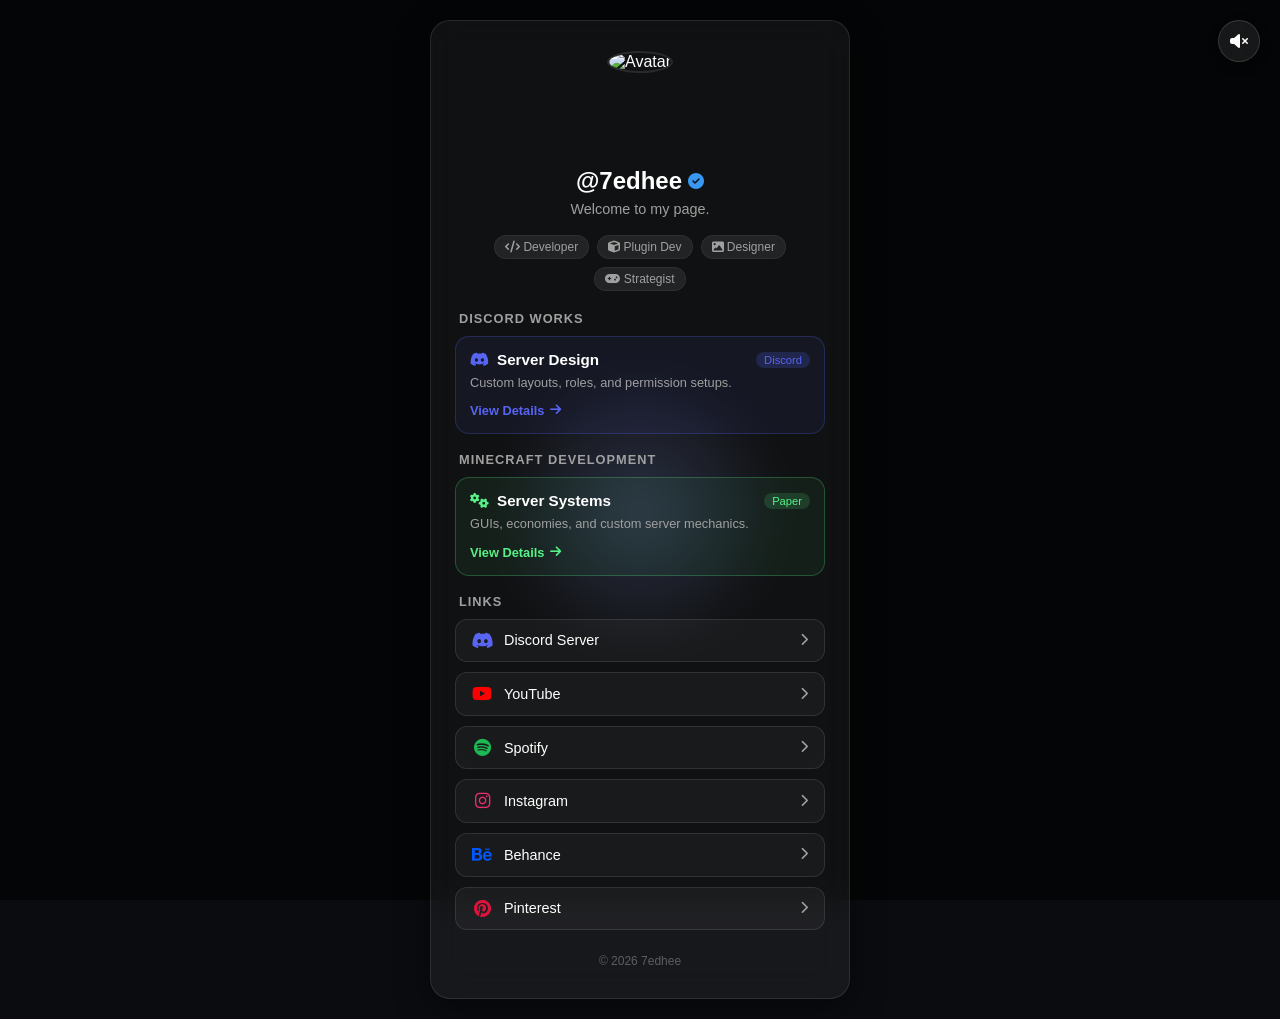
==== index.html @ a1017619 "Update index.html" ====
<!DOCTYPE html>
<html lang="en">
<head>
  <meta charset="UTF-8">
  <meta name="viewport" content="width=device-width, initial-scale=1.0">
  <title>@7edhee | Endha Mowne?</title>

  <link rel="stylesheet" href="https://cdnjs.cloudflare.com/ajax/libs/font-awesome/6.4.0/css/all.min.css">

  <style>
    * {
      margin: 0;
      padding: 0;
      box-sizing: border-box;
      font-family: -apple-system, BlinkMacSystemFont, "Segoe UI", Roboto, Helvetica, Arial, sans-serif;
    }

    body {
      background-color: #0b0c10;
      color: #ffffff;
      min-height: 100vh;
      display: flex;
      justify-content: center;
      align-items: center;
      padding: 20px;
      overflow-x: hidden;
      position: relative;
    }

    /* --- BACKGROUND ELEMENTS --- */
    .bg-video {
      position: fixed;
      top: 0;
      left: 0;
      width: 100vw;
      height: 100vh;
      object-fit: cover;
      z-index: -2;
      pointer-events: none;
    }

    .video-overlay {
      position: fixed;
      top: 0;
      left: 0;
      width: 100vw;
      height: 100vh;
      background: rgba(0, 0, 0, 0.6);
      z-index: -1;
      pointer-events: none;
    }

    .bg-glow {
      position: absolute;
      width: 300px;
      height: 300px;
      background: radial-gradient(circle, rgba(114, 137, 218, 0.25) 0%, rgba(0,0,0,0) 70%);
      top: 50%;
      left: 50%;
      transform: translate(-50%, -50%);
      z-index: 0;
      pointer-events: none;
    }

    /* --- AUDIO CONTROLLER BUTTON --- */
    .audio-btn {
      position: fixed;
      top: 20px;
      right: 20px;
      z-index: 10;
      width: 42px;
      height: 42px;
      border-radius: 50%;
      background: rgba(255, 255, 255, 0.08);
      border: 1px solid rgba(255, 255, 255, 0.15);
      backdrop-filter: blur(12px);
      -webkit-backdrop-filter: blur(12px);
      color: #ffffff;
      display: flex;
      align-items: center;
      justify-content: center;
      cursor: pointer;
      font-size: 1rem;
      transition: all 0.2s ease;
      box-shadow: 0 4px 12px rgba(0, 0, 0, 0.3);
    }

    .audio-btn:hover {
      background: rgba(255, 255, 255, 0.18);
      transform: scale(1.08);
      border-color: rgba(255, 255, 255, 0.3);
    }

    /* --- PAGE SWITCHING --- */
    .page {
      display: none;
      opacity: 0;
      transition: opacity 0.3s ease-in-out;
      width: 100%;
      max-width: 420px;
    }

    .page.active {
      display: block;
      opacity: 1;
    }

    /* --- CONTAINER & SHARED STYLES --- */
    .container {
      position: relative;
      z-index: 1;
      width: 100%;
      background: rgba(255, 255, 255, 0.05);
      border: 1px solid rgba(255, 255, 255, 0.1);
      backdrop-filter: blur(16px);
      -webkit-backdrop-filter: blur(16px);
      border-radius: 20px;
      padding: 30px 24px;
      text-align: center;
      box-shadow: 0 8px 32px 0 rgba(0, 0, 0, 0.5);
    }

    .avatar-container {
      width: 100px;
      height: 100px;
      margin: 0 auto 16px;
    }

    .avatar {
      width: 100%;
      height: 100%;
      border-radius: 50%;
      object-fit: cover;
      border: 2px solid rgba(255, 255, 255, 0.1);
    }

    .username {
      font-size: 1.5rem;
      font-weight: 700;
      margin-bottom: 6px;
      display: flex;
      align-items: center;
      justify-content: center;
      gap: 6px;
    }

    .verified-badge { color: #3897f0; font-size: 1rem; }
    .bio { color: #a0a0a0; font-size: 0.9rem; margin-bottom: 18px; }

    /* Tags */
    .tags { display: flex; justify-content: center; gap: 8px; margin-bottom: 20px; flex-wrap: wrap; }
    .tag { background: rgba(255, 255, 255, 0.08); border: 1px solid rgba(255, 255, 255, 0.05); padding: 4px 10px; border-radius: 12px; font-size: 0.75rem; color: #a0a0a0; }

    .section-title { font-size: 0.8rem; text-transform: uppercase; letter-spacing: 1px; color: #a0a0a0; text-align: left; margin: 18px 0 10px 4px; font-weight: 600; }

    /* Cards */
    .works-list { display: flex; flex-direction: column; gap: 12px; margin-bottom: 16px; }
    .work-card { background: rgba(255, 255, 255, 0.04); border: 1px solid rgba(255, 255, 255, 0.1); border-radius: 14px; padding: 14px; text-align: left; transition: all 0.2s ease; cursor: pointer; }
    .work-card:hover { background: rgba(255, 255, 255, 0.08); transform: translateY(-2px); border-color: rgba(255, 255, 255, 0.25); }

    .work-card.discord { background: rgba(88, 101, 242, 0.08); border-color: rgba(88, 101, 242, 0.25); }
    .work-card.minecraft { background: rgba(87, 242, 135, 0.06); border-color: rgba(87, 242, 135, 0.25); }

    .work-top { display: flex; align-items: center; justify-content: space-between; margin-bottom: 6px; }
    .work-name { font-weight: 600; font-size: 0.95rem; display: flex; align-items: center; gap: 8px; }
    .work-badge { font-size: 0.7rem; padding: 2px 8px; border-radius: 10px; }

    .discord .work-badge { background: rgba(88, 101, 242, 0.2); color: #5865F2; }
    .minecraft .work-badge { background: rgba(87, 242, 135, 0.15); color: #57F287; }

    .work-desc { font-size: 0.8rem; color: #a0a0a0; line-height: 1.35; margin-bottom: 10px; }
    .work-link { display: inline-flex; align-items: center; gap: 6px; font-size: 0.8rem; font-weight: 600; text-decoration: none; }
    .discord .work-link { color: #5865F2; }
    .minecraft .work-link { color: #57F287; }

    /* Detail Pages Helpers */
    .back-btn { display: inline-flex; align-items: center; gap: 8px; background: rgba(255, 255, 255, 0.08); border: 1px solid rgba(255, 255, 255, 0.1); color: #ffffff; padding: 8px 16px; border-radius: 12px; font-size: 0.85rem; cursor: pointer; margin-bottom: 20px; float: left; }
    .feature-list { text-align: left; margin: 16px 0; display: flex; flex-direction: column; gap: 10px; }
    .feature-item { background: rgba(255, 255, 255, 0.03); padding: 10px 12px; border-radius: 10px; font-size: 0.85rem; color: #d0d0d0; display: flex; align-items: center; gap: 10px; }
    
    /* Links Container & Cards */
    .links-container { display: flex; flex-direction: column; gap: 10px; }
    .link-card { display: flex; align-items: center; justify-content: space-between; padding: 12px 16px; background: rgba(255, 255, 255, 0.04); border: 1px solid rgba(255, 255, 255, 0.1); border-radius: 12px; color: #ffffff; text-decoration: none; font-size: 0.9rem; font-weight: 500; transition: all 0.2s ease; }
    .link-card:hover { background: rgba(255, 255, 255, 0.12); transform: translateY(-2px); border-color: rgba(255, 255, 255, 0.25); }
    .link-left { display: flex; align-items: center; gap: 12px; }
    .link-left i { font-size: 1.1rem; width: 20px; }
    .arrow-icon { font-size: 0.8rem; color: #a0a0a0; }

    .footer { margin-top: 24px; font-size: 0.75rem; color: rgba(255, 255, 255, 0.3); }

  </style>
</head>
<body>

  <video id="bg-video-el" autoplay loop muted playsinline class="bg-video">
    <source src="copines.mp4" type="video/mp4" />
  </video>

  <button id="audio-toggle" class="audio-btn" onclick="toggleAudio()" title="Unmute Video">
    <i id="audio-icon" class="fa-solid fa-volume-xmark"></i>
  </button>

  <div class="video-overlay"></div>
  <div class="bg-glow"></div>

  <div id="home-page" class="page active">
    <div class="container">
      <div class="avatar-container">
        <img src="logo.webp" alt="Avatar" class="avatar" />
      </div>
      <h1 class="username">@7edhee <i class="fa-solid fa-circle-check verified-badge"></i></h1>
      <p class="bio">Welcome to my page.</p>
      <div class="tags">
        <span class="tag"><i class="fa-solid fa-code"></i> Developer</span>
        <span class="tag"><i class="fa-solid fa-cube"></i> Plugin Dev</span>
        <span class="tag"><i class="fa-solid fa-image"></i> Designer</span>
        <span class="tag"><i class="fa-solid fa-gamepad"></i> Strategist</span>        
     </div>

      <div class="section-title">Discord Works</div>
      <div class="works-list">
        <div class="work-card discord" onclick="switchPage('discord-page')">
          <div class="work-top">
            <div class="work-name"><i class="fa-brands fa-discord" style="color: #5865F2;"></i> Server Design</div>
            <span class="work-badge">Discord</span>
          </div>
          <p class="work-desc">Custom layouts, roles, and permission setups.</p>
          <span class="work-link">View Details <i class="fa-solid fa-arrow-right"></i></span>
        </div>
      </div>

      <div class="section-title">Minecraft Development</div>
      <div class="works-list">
        <div class="work-card minecraft" onclick="switchPage('mc-systems-page')">
          <div class="work-top">
            <div class="work-name"><i class="fa-solid fa-gears" style="color: #57F287;"></i> Server Systems</div>
            <span class="work-badge">Paper</span>
          </div>
          <p class="work-desc">GUIs, economies, and custom server mechanics.</p>
          <span class="work-link">View Details <i class="fa-solid fa-arrow-right"></i></span>
        </div>
      </div>

      <div class="section-title">Links</div>
      <div class="links-container">

        <a href="https://discord.gg/7T3rkBU5V3" target="_blank" class="link-card">
          <div class="link-left">
            <i class="fa-brands fa-discord" style="color: #5865F2;"></i>
            <span>Discord Server</span>
          </div>
          <i class="fa-solid fa-chevron-right arrow-icon"></i>
        </a>

        <a href="https://www.youtube.com/@7edhee" target="_blank" class="link-card">
          <div class="link-left">
            <i class="fa-brands fa-youtube" style="color: #FF0000;"></i>
            <span>YouTube</span>
          </div>
          <i class="fa-solid fa-chevron-right arrow-icon"></i>
        </a>

        <a href="https://open.spotify.com/user/31qmxurnx7roeeyluo6pytsbsd24?si=7bbee26e618541e1" target="_blank" class="link-card">
          <div class="link-left">
            <i class="fa-brands fa-spotify" style="color: #1DB954;"></i>
            <span>Spotify</span>
          </div>
          <i class="fa-solid fa-chevron-right arrow-icon"></i>
        </a>

        <a href="https://www.instagram.com/7edhee/" target="_blank" class="link-card">
          <div class="link-left">
            <i class="fa-brands fa-instagram" style="color: #E1306C;"></i>
            <span>Instagram</span>
          </div>
          <i class="fa-solid fa-chevron-right arrow-icon"></i>
        </a>

        <a href="https://www.behance.net/7eadithyan" target="_blank" class="link-card">
          <div class="link-left">
            <i class="fa-brands fa-behance" style="color: #0057ff;"></i>
            <span>Behance</span>
          </div>
          <i class="fa-solid fa-chevron-right arrow-icon"></i>
          
        </a>
                <a href="https://pin.it/7JNrHPhvs" target="_blank" class="link-card">
          <div class="link-left">
            <i class="fa-brands fa-pinterest" style="color: #DC143C;"></i>
            <span>Pinterest</span>
          </div>
          <i class="fa-solid fa-chevron-right arrow-icon"></i>
        </a>

      </div>

      <div class="footer">© 2026 7edhee</div>
    </div>
  </div>

  <div id="discord-page" class="page">
    <div class="container">
      <button class="back-btn" onclick="switchPage('home-page')"><i class="fa-solid fa-arrow-left"></i> Back</button>
      <div style="clear:both"></div>
      <h2 style="margin-top:10px"><i class="fa-brands fa-discord" style="color:#5865F2"></i> Discord Design</h2>
      <div class="feature-list">
        <div class="feature-item"><i class="fa-solid fa-check"></i> Advanced Role Hierarchy</div>
        <div class="feature-item"><i class="fa-solid fa-check"></i> Clean Category & Channel Design</div>
        <div class="feature-item"><i class="fa-solid fa-check"></i> Custom Bot Integration</div>
      </div>
      <a href="https://discord.gg/7T3rkBU5V3" target="_blank" class="link-card" style="background:rgba(88,101,242,0.2)">Order Now</a>
      <div class="footer">© 2026 7edhee</div>
    </div>
  </div>

  <div id="mc-systems-page" class="page">
    <div class="container">
      <button class="back-btn" onclick="switchPage('home-page')"><i class="fa-solid fa-arrow-left"></i> Back</button>
      <div style="clear:both"></div>
      <h2 style="margin-top:10px"><i class="fa-solid fa-gears" style="color:#57F287"></i> Server Systems</h2>
      <p class="bio">Comprehensive server-side mechanics.</p>
      <div class="feature-list">
        <div class="feature-item"><i class="fa-solid fa-shop" style="color:#57F287"></i> Dynamic Custom GUIs & Shops</div>
        <div class="feature-item"><i class="fa-solid fa-coins" style="color:#57F287"></i> Economy & Virtual Currency</div>
        <div class="feature-item"><i class="fa-solid fa-trophy" style="color:#57F287"></i> Custom Event & Reward Logic</div>
      </div>
      <a href="https://discord.gg/7T3rkBU5V3" target="_blank" class="link-card" style="margin-top:10px"><div class="link-left"><i class="fa-brands fa-discord"></i> Request Custom System</div></a>
      <div class="footer">© 2026 7edhee</div>
    </div>
  </div>

  <script>
    /* PAGE SWITCHER */
    function switchPage(pageId) {
      document.querySelectorAll('.page').forEach(p => p.classList.remove('active'));
      setTimeout(() => {
        document.getElementById(pageId).classList.add('active');
      }, 150);
    }

    /* VIDEO AUDIO TOGGLE */
    function toggleAudio() {
      const video = document.getElementById('bg-video-el');
      const icon = document.getElementById('audio-icon');
      const btn = document.getElementById('audio-toggle');

      if (video.muted) {
        video.muted = false;
        icon.className = 'fa-solid fa-volume-high';
        btn.title = 'Mute Video';
      } else {
        video.muted = true;
        icon.className = 'fa-solid fa-volume-xmark';
        btn.title = 'Unmute Video';
      }
    }
  </script>

</body>
</html>
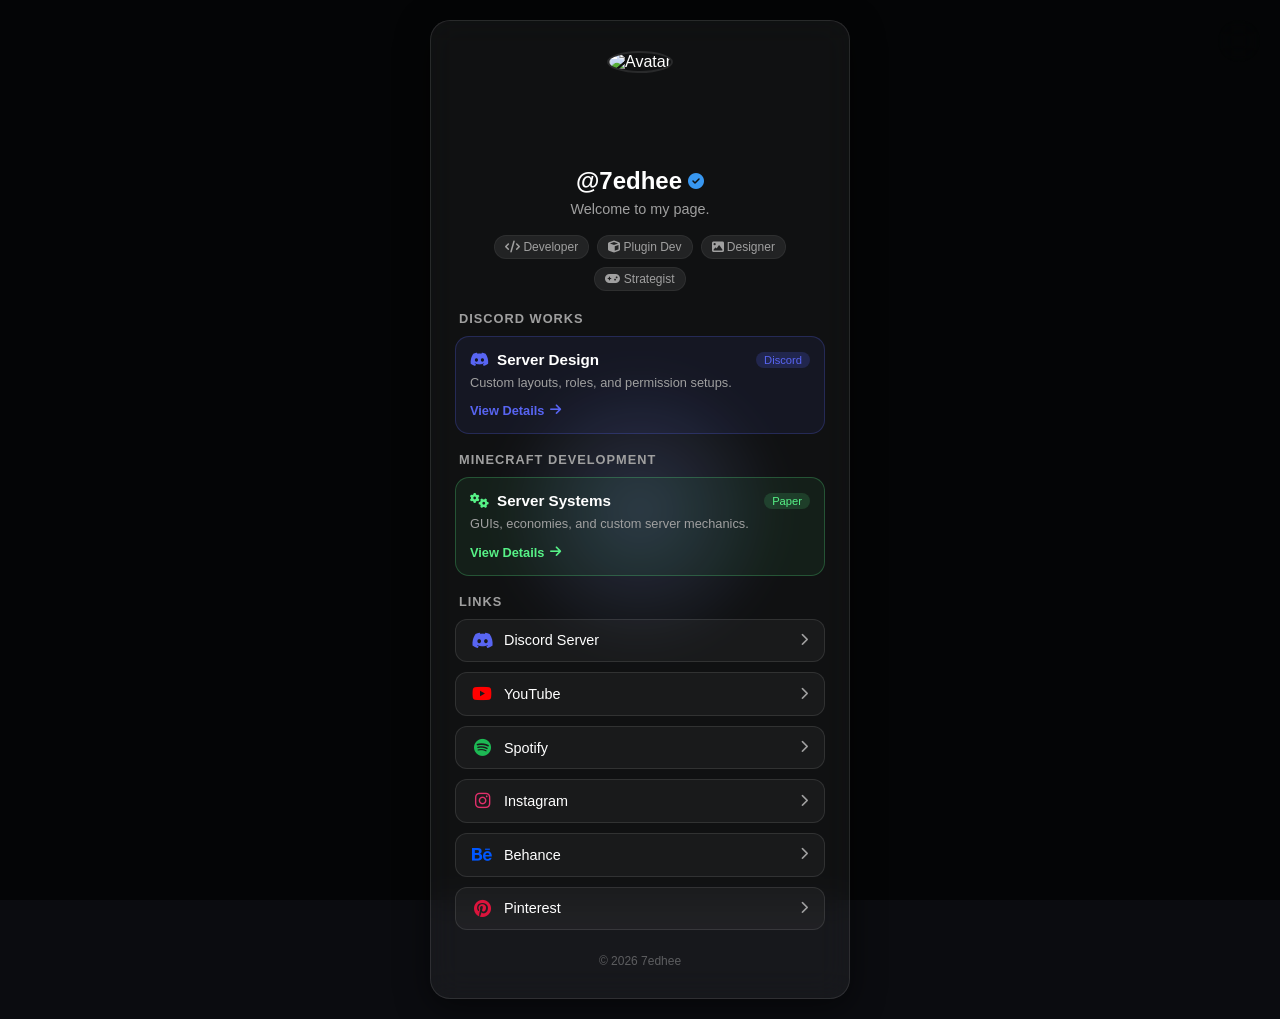
==== commit 97dc639a: "Change title and content in index.html Updated the title and content of the HTML page." ====
--- a/index.html
+++ b/index.html
@@ -3,7 +3,7 @@
 <head>
   <meta charset="UTF-8">
   <meta name="viewport" content="width=device-width, initial-scale=1.0">
-  <title>@7edhee | Endha Mowne?</title>
+  <title>@7edhee | keep the flow!!</title>
 
   <link rel="stylesheet" href="https://cdnjs.cloudflare.com/ajax/libs/font-awesome/6.4.0/css/all.min.css">
 
